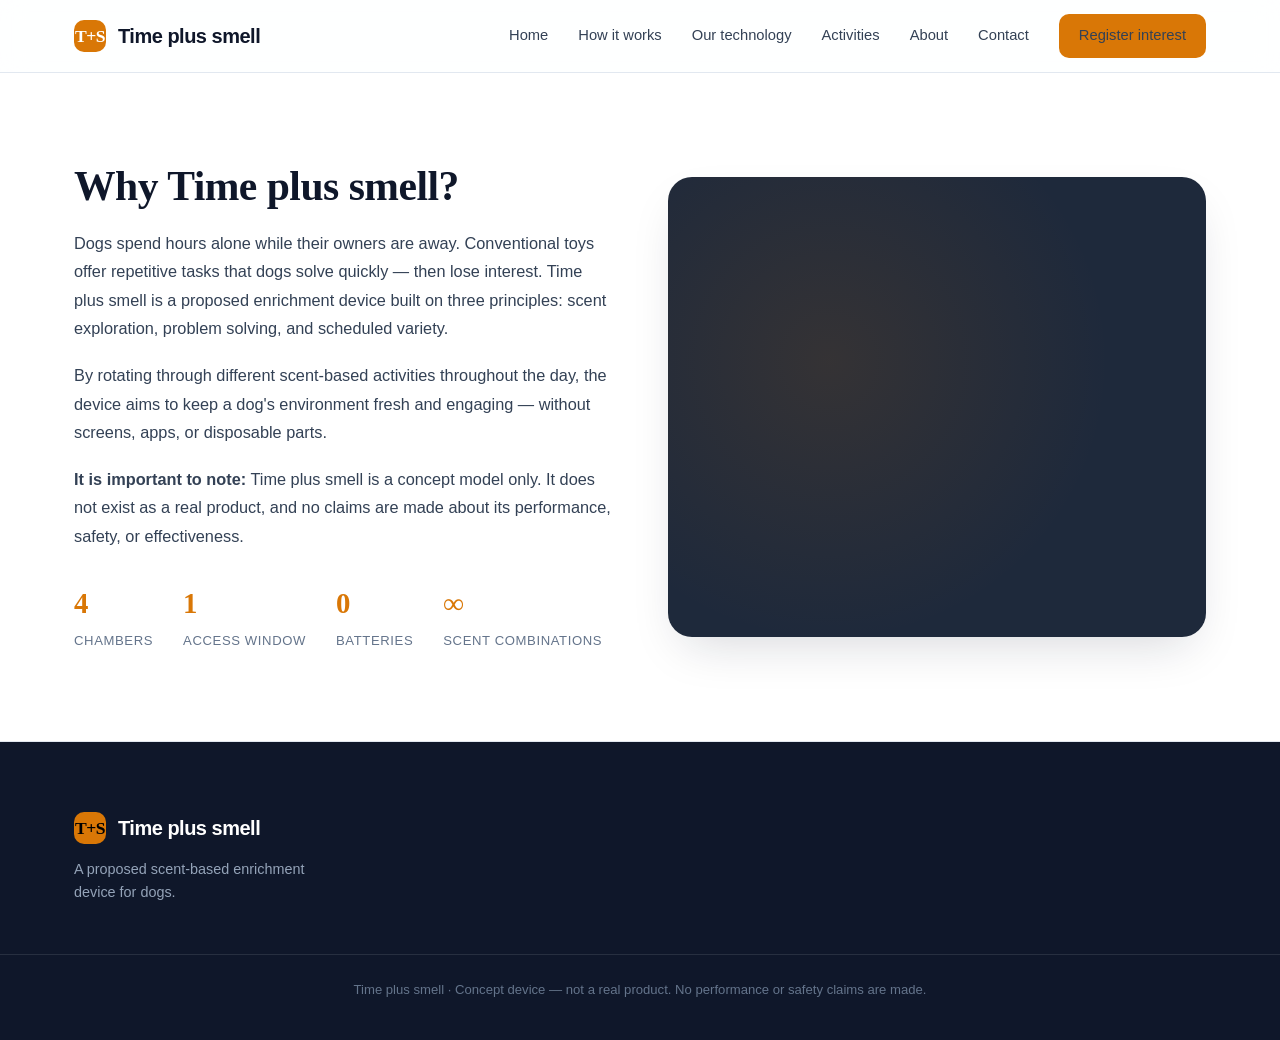
==== about.html @ 2b409b0d "Initial website: Time plus smell pet enrichment device concept" ====
<!DOCTYPE html>
<html lang="en">
<head>
<meta charset="UTF-8">
<meta name="viewport" content="width=device-width, initial-scale=1.0">
<title>About — Time plus smell</title>
<meta name="description" content="The story behind Time plus smell, a proposed scent-based rotating enrichment device for dogs.">
<link rel="preconnect" href="https://fonts.googleapis.com">
<link rel="stylesheet" href="css/style.css">
</head>
<body>

<header class="header">
  <div class="container">
    <a href="index.html" class="logo">
      <div class="mark">T+S</div>
      <span>Time plus smell</span>
    </a>
    <button class="mobile-toggle" aria-expanded="false" aria-label="Open menu">&#9776;</button>
    <nav class="nav">
      <a href="index.html">Home</a>
      <a href="how-it-works.html">How it works</a>
      <a href="technology.html">Our technology</a>
      <a href="activities.html">Activities</a>
      <a href="about.html" aria-current="page">About</a>
      <a href="contact.html">Contact</a>
      <a href="contact.html" class="nav-cta">Register interest</a>
    </nav>
  </div>
</header>

<section class="section about">
  <div class="container">
    <div>
      <h2>Why Time plus smell?</h2>
      <p>Dogs spend hours alone while their owners are away. Conventional toys offer repetitive tasks that dogs solve quickly — then lose interest. Time plus smell is a proposed enrichment device built on three principles: scent exploration, problem solving, and scheduled variety.</p>
      <p>By rotating through different scent-based activities throughout the day, the device aims to keep a dog's environment fresh and engaging — without screens, apps, or disposable parts.</p>
      <p><strong>It is important to note:</strong> Time plus smell is a concept model only. It does not exist as a real product, and no claims are made about its performance, safety, or effectiveness.</p>
      <div class="about-stats">
        <div class="stat"><b>4</b><span>Chambers</span></div>
        <div class="stat"><b>1</b><span>Access window</span></div>
        <div class="stat"><b>0</b><span>Batteries</span></div>
        <div class="stat"><b>∞</b><span>Scent combinations</span></div>
      </div>
    </div>
    <div class="about-img" aria-hidden="true"></div>
  </div>
</section>

<footer class="footer">
  <div class="container">
    <div class="footer-brand">
      <div class="logo" style="color:#fff;">
        <div class="mark" style="background:var(--amber); color:#000;">T+S</div>
        <span>Time plus smell</span>
      </div>
      <p>A proposed scent-based enrichment device for dogs.</p>
    </div>
  </div>
  <div class="footer-bottom">
    Time plus smell &middot; Concept device — not a real product. No performance or safety claims are made.
  </div>
</footer>

<script src="js/main.js"></script>
</body>
</html>
---- css/style.css ----
/* Time plus smell - Premium Design System */
:root {
  --ink: #0f172a;
  --ink-soft: #334155;
  --muted: #64748b;
  --paper: #ffffff;
  --shell: #f8fafc;
  --shell-2: #f1f5f9;
  --amber: #d97706;
  --amber-glow: #fbbf24;
  --amber-soft: #fef3c7;
  --sage: #4d7c4f;
  --sage-soft: #eef6ee;
  --slate: #1e293b;
  --border: #e2e8f0;
  --radius: 16px;
  --radius-lg: 24px;
  --shadow: 0 10px 30px -12px rgba(15, 23, 42, 0.12);
  --shadow-lg: 0 20px 50px -16px rgba(15, 23, 42, 0.18);
  --transition: 400ms cubic-bezier(0.23, 1, 0.32, 1);
  --font-serif: "Georgia", "Times New Roman", serif;
  --font-sans: -apple-system, BlinkMacSystemFont, "Segoe UI", Roboto, "Helvetica Neue", sans-serif;
}

*, *::before, *::after { box-sizing: border-box; margin: 0; padding: 0; }

html { scroll-behavior: smooth; scroll-padding-top: 80px; }

body {
  font-family: var(--font-sans);
  color: var(--ink);
  background: var(--shell);
  line-height: 1.6;
  -webkit-font-smoothing: antialiased;
}

a { text-decoration: none; color: inherit; }
ul { list-style: none; }

img { max-width: 100%; display: block; }

.container {
  width: 100%;
  max-width: 1180px;
  margin: 0 auto;
  padding: 0 24px;
}

.visually-hidden { position: absolute; width: 1px; height: 1px; padding: 0; margin: -1px; overflow: hidden; clip: rect(0 0 0 0); white-space: nowrap; border: 0; }

/* Header */
.header {
  position: sticky;
  top: 0;
  z-index: 100;
  background: rgba(255, 255, 255, 0.85);
  backdrop-filter: blur(12px);
  border-bottom: 1px solid var(--border);
}

.header .container { display: flex; align-items: center; justify-content: space-between; height: 72px; }

.logo { display: flex; align-items: center; gap: 12px; font-weight: 700; font-size: 1.25rem; letter-spacing: -0.5px; }
.logo .mark {
  width: 32px; height: 32px; border-radius: 10px; background: var(--amber);
  display: grid; place-items: center; color: #fff; font-size: 1.1rem; font-family: var(--font-serif);
}

.nav { display: flex; gap: 30px; align-items: center; }
.nav a { font-size: 0.92rem; font-weight: 500; color: var(--ink-soft); transition: color 250ms; }
.nav a:hover { color: var(--amber); }

.nav-cta {
  background: var(--amber); color: #fff; padding: 10px 20px; border-radius: 10px;
  font-size: 0.88rem; font-weight: 600; transition: transform 200ms, box-shadow 200ms;
}
.nav-cta:hover { transform: translateY(-2px); box-shadow: 0 8px 20px -8px rgba(217, 119, 6, 0.45); }

.mobile-toggle { display: none; background: none; border: none; cursor: pointer; font-size: 1.5rem; color: var(--ink); }

/* Hero */
.hero { position: relative; padding: 110px 0 100px; overflow: hidden; }
.hero .container { display: grid; grid-template-columns: 1fr 1fr; gap: 48px; align-items: center; }

.hero-badge {
  display: inline-flex; align-items: center; gap: 8px; padding: 6px 14px; border-radius: 20px;
  background: var(--amber-soft); color: var(--amber); font-size: 0.8rem; font-weight: 700;
  letter-spacing: 0.5px; text-transform: uppercase; margin-bottom: 20px;
}

.hero h1 {
  font-family: var(--font-serif); font-size: 3.6rem; line-height: 1.05; letter-spacing: -1px;
  color: var(--ink); margin-bottom: 20px;
}
.hero h1 .emph { color: var(--amber); }

.hero p { color: var(--ink-soft); font-size: 1.15rem; max-width: 480px; margin-bottom: 32px; }

.hero-actions { display: flex; gap: 14px; flex-wrap: wrap; }
.btn {
  display: inline-flex; align-items: center; gap: 8px; padding: 14px 26px; border-radius: 12px;
  font-weight: 600; font-size: 0.95rem; cursor: pointer; transition: all 250ms; border: none;
}
.btn-primary { background: var(--ink); color: #fff; }
.btn-primary:hover { background: var(--amber); color: #fff; transform: translateY(-2px); }
.btn-outline { background: transparent; color: var(--ink); border: 1px solid var(--border); }
.btn-outline:hover { border-color: var(--ink); background: var(--shell); }

.product-visual { position: relative; height: 560px; display: flex; align-items: center; justify-content: center; }

/* Product drum illustration */
.drum-stage { width: 340px; height: 340px; position: relative; }
.drum-body {
  width: 260px; height: 260px; border-radius: 50%; background: var(--slate);
  position: relative; border: 14px solid var(--ink); box-shadow: 0 25px 60px rgba(15,23,42,0.35);
  display: grid; place-items: center;
}
.drum-label { position: absolute; top: -14px; left: 50%; transform: translateX(-50%); font-family: var(--font-serif); font-size: 0.85rem; color: var(--muted); letter-spacing: 1px; text-transform: uppercase; }

.chamber {
  position: absolute; width: 92px; height: 92px; border-radius: 50%; border: 3px solid var(--border);
  background: var(--paper); display: grid; place-items: center; font-size: 0.82rem; font-weight: 600;
  color: var(--ink-soft); transition: transform var(--transition), box-shadow 250ms;
  box-shadow: 0 4px 12px rgba(0,0,0,0.08);
}
.chamber.active { border-color: var(--amber); background: var(--amber-soft); color: var(--amber); box-shadow: 0 0 0 8px rgba(217,119,6,0.12); transform: scale(1.12); }

.c1 { top: 28px; left: 50%; transform: translateX(-50%); }
.c2 { right: 18px; top: 50%; transform: translateY(-50%); }
.c3 { bottom: 28px; left: 50%; transform: translateX(-50%); }
.c4 { left: 18px; top: 50%; transform: translateY(-50%); }

.shutter {
  position: absolute; left: 50%; top: 50%; transform: translate(-50%, -50%);
  width: 120px; height: 34px; background: var(--ink); border-radius: 8px; z-index: 5;
  border: 3px solid var(--paper); box-shadow: 0 6px 16px rgba(0,0,0,0.25);
}
.shutter-slot { width: 100%; height: 100%; border-radius: 6px; background: var(--amber); opacity: 0.9; }

.dog-silhouette {
  position: absolute; right: -55px; bottom: -40px; width: 150px; height: 150px;
  background: radial-gradient(circle at 70% 30%, #8696a0 0%, #475569 100%);
  border-radius: 50% 50% 45% 45% / 60% 60% 40% 40%; filter: drop-shadow(0 20px 30px rgba(0,0,0,0.25));
  opacity: 0.92; animation: dog-bob 4s ease-in-out infinite;
}
.dog-silhouette::before {
  content: ""; position: absolute; top: 18px; right: 6px; width: 22px; height: 22px;
  background: #fff; border-radius: 50%; box-shadow: -4px 0 0 #fff;
}
@keyframes dog-bob { 0%,100%{transform:translateY(0)} 50%{transform:translateY(-10px)} }

/* Section base */
.section { padding: 90px 0; }
.section-head { text-align: center; max-width: 700px; margin: 0 auto 60px; }
.section-kicker { color: var(--amber); font-weight: 800; font-size: 0.85rem; text-transform: uppercase; letter-spacing: 1.5px; margin-bottom: 12px; display: block; }
.section-head h2 { font-family: var(--font-serif); font-size: 2.6rem; line-height: 1.15; letter-spacing: -1px; margin-bottom: 14px; }
.section-head p { color: var(--ink-soft); font-size: 1.05rem; }

/* Steps */
.steps-grid { display: grid; grid-template-columns: repeat(auto-fit, minmax(240px, 1fr)); gap: 26px; }
.step-card {
  background: var(--paper); border: 1px solid var(--border); border-radius: var(--radius);
  padding: 32px 24px; position: relative; transition: transform 250ms, border-color 250ms, box-shadow 250ms;
}
.step-card:hover { transform: translateY(-4px); border-color: var(--amber); box-shadow: var(--shadow); }
.step-card.selected { border-color: var(--amber); background: var(--amber-soft); box-shadow: 0 0 0 4px rgba(217,119,6,0.08); }

.step-num {
  width: 40px; height: 40px; border-radius: 50%; background: var(--ink); color: #fff;
  display: grid; place-items: center; font-weight: 700; font-size: 1.1rem; margin-bottom: 18px;
}
.step-card.selected .step-num { background: var(--amber); color: #000; }

.step-card h3 { font-family: var(--font-serif); font-size: 1.35rem; margin-bottom: 10px; }
.step-card p { color: var(--ink-soft); font-size: 0.95rem; }

.step-visual { margin-top: 24px; height: 110px; border-radius: 10px; border: 1px dashed var(--border); display: grid; place-items: center; color: var(--muted); font-size: 0.85rem; }

/* Drum simulation */
.sim-wrap { background: var(--paper); border: 1px solid var(--border); border-radius: var(--radius-lg); padding: 40px; box-shadow: var(--shadow); }
.sim-head { text-align: center; margin-bottom: 34px; }
.sim-head h3 { font-family: var(--font-serif); font-size: 1.8rem; margin-bottom: 8px; }
.sim-head p { color: var(--ink-soft); font-size: 0.95rem; }

.drum-sim { width: 100%; max-width: 420px; margin: 0 auto 34px; position: relative; }
.sim-drum {
  width: 280px; height: 280px; border-radius: 50%; background: var(--slate); border: 16px solid var(--ink);
  position: relative; margin: 0 auto 20px; display: grid; place-items: center;
  box-shadow: 0 30px 70px rgba(15,23,42,0.4); transition: transform 0.6s cubic-bezier(0.34, 1.56, 0.64, 1);
}
.sim-chamber {
  position: absolute; width: 100px; height: 100px; border-radius: 50%; border: 3px solid var(--border);
  background: var(--paper); display: grid; place-items: center; font-size: 0.8rem; font-weight: 700;
  color: var(--ink-soft); transition: all 0.5s cubic-bezier(0.34, 1.56, 0.64, 1);
  box-shadow: 0 6px 16px rgba(0,0,0,0.12);
}
.sim-chamber.active { border-color: var(--amber); background: var(--amber-soft); color: var(--amber); transform: scale(1.15); box-shadow: 0 0 0 10px rgba(217,119,6,0.14); }

.sim-shutter { position: absolute; left: 50%; top: 50%; transform: translate(-50%, -50%); width: 110px; height: 30px; background: var(--ink); border-radius: 6px; z-index: 5; border: 3px solid var(--paper); }
.sim-shutter-fill { width: 100%; height: 100%; border-radius: 4px; background: var(--amber); }

.sim-pos { top: 30px; left: 50%; transform: translateX(-50%); }
.sim-pos-1 { right: 22px; top: 50%; transform: translateY(-50%); }
.sim-pos-2 { bottom: 30px; left: 50%; transform: translateX(-50%); }
.sim-pos-3 { left: 22px; top: 50%; transform: translateY(-50%); }

.sim-ctrl { text-align: center; }
.sim-ctrl .btn { padding: 14px 32px; font-size: 0.95rem; }
.sim-hint { margin-top: 14px; font-size: 0.8rem; color: var(--muted); font-style: italic; text-align: center; max-width: 400px; margin-left: auto; margin-right: auto; }

.step-detail { background: var(--shell); border-radius: var(--radius); padding: 30px; border: 1px solid var(--border); }
.step-detail h4 { font-family: var(--font-serif); font-size: 1.5rem; margin-bottom: 10px; }
.step-detail p { color: var(--ink-soft); font-size: 0.98rem; line-height: 1.7; }

.concept-badge { display: inline-block; margin-top: 16px; font-size: 0.75rem; color: var(--muted); padding: 6px 14px; border: 1px solid var(--border); border-radius: 20px; font-style: italic; }

/* Tech grid */
.tech-grid { display: grid; grid-template-columns: repeat(auto-fit, minmax(220px, 1fr)); gap: 26px; }
.tech-card {
  background: var(--paper); border: 1px solid var(--border); border-radius: var(--radius);
  padding: 30px 22px; text-align: center; transition: transform 250ms;
}
.tech-card:hover { transform: translateY(-4px); box-shadow: var(--shadow); }
.tech-icon { width: 56px; height: 56px; border-radius: 14px; background: var(--sage-soft); color: var(--sage);
  display: grid; place-items: center; font-size: 1.5rem; margin: 0 auto 16px; }
.tech-card h3 { font-family: var(--font-serif); font-size: 1.3rem; margin-bottom: 10px; }
.tech-card p { color: var(--ink-soft); font-size: 0.92rem; line-height: 1.6; }

/* Activities */
.activities-grid { display: grid; grid-template-columns: repeat(auto-fit, minmax(260px, 1fr)); gap: 26px; }
.activity-card {
  background: var(--paper); border: 1px solid var(--border); border-radius: var(--radius-lg);
  padding: 34px 26px; position: relative; overflow: hidden; transition: transform 250ms, border-color 250ms;
}
.activity-card:hover { transform: translateY(-4px); border-color: var(--amber); box-shadow: var(--shadow-lg); }

.act-badge {
  position: absolute; top: 20px; right: 24px; width: 34px; height: 34px; border-radius: 50%;
  background: var(--amber); color: #000; display: grid; place-items: center; font-weight: 800; font-size: 0.9rem;
}
.activity-card h3 { font-family: var(--font-serif); font-size: 1.5rem; margin: 24px 0 8px; }
.activity-card p { color: var(--ink-soft); font-size: 0.95rem; line-height: 1.7; margin-bottom: 18px; }
.act-module {
  display: inline-flex; align-items: center; gap: 8px; font-size: 0.82rem; font-weight: 600;
  color: var(--sage); background: var(--sage-soft); padding: 6px 14px; border-radius: 10px;
}

/* About */
.about { background: var(--paper); }
.about .container { display: grid; grid-template-columns: 1fr 1fr; gap: 56px; align-items: center; }
.about h2 { font-family: var(--font-serif); font-size: 2.6rem; line-height: 1.15; margin-bottom: 18px; letter-spacing: -0.5px; }
.about p { color: var(--ink-soft); font-size: 1.02rem; margin-bottom: 18px; line-height: 1.75; }
.about-img { height: 460px; border-radius: var(--radius-lg); background: var(--slate);
  position: relative; overflow: hidden; box-shadow: var(--shadow-lg); }
.about-img::after { content: ""; position: absolute; inset: 0; background: radial-gradient(circle at 30% 40%, rgba(217,119,6,0.12), transparent 60%); }
.about-stats { margin-top: 30px; display: flex; gap: 30px; flex-wrap: wrap; }
.stat { display: flex; flex-direction: column; gap: 4px; }
.stat b { font-family: var(--font-serif); font-size: 1.8rem; color: var(--amber); }
.stat span { font-size: 0.82rem; color: var(--muted); text-transform: uppercase; letter-spacing: 0.6px; }

/* Contact */
.contact-wrap { background: var(--paper); border: 1px solid var(--border); border-radius: var(--radius-lg); padding: 44px; box-shadow: var(--shadow); }
.contact-head { text-align: center; margin-bottom: 36px; }
.contact-head h2 { font-family: var(--font-serif); font-size: 2.4rem; margin-bottom: 10px; letter-spacing: -0.5px; }
.contact-head p { color: var(--ink-soft); }

.contact-form { max-width: 560px; margin: 0 auto; }
.form-group { margin-bottom: 20px; }
.form-group label { display: block; font-size: 0.88rem; font-weight: 600; color: var(--ink); margin-bottom: 8px; letter-spacing: 0.3px; }
.form-group input, .form-group textarea {
  width: 100%; padding: 14px 16px; border: 1px solid var(--border); border-radius: 10px;
  font-size: 0.98rem; font-family: inherit; background: var(--shell); transition: border 250ms, box-shadow 250ms;
}
.form-group input:focus, .form-group textarea:focus { outline: none; border-color: var(--amber); box-shadow: 0 0 0 3px rgba(217,119,6,0.12); }
.form-group textarea { resize: vertical; min-height: 120px; }
.form-note { font-size: 0.78rem; color: var(--muted); margin-top: 6px; }

.form-msg { margin-top: 18px; padding: 14px; border-radius: 10px; font-size: 0.92rem; display: none; }
.form-msg.ok { background: var(--sage-soft); color: var(--sage); border: 1px solid rgba(77,124,79,0.2); }
.form-msg.err { background: #fef2f2; color: #991b1b; border: 1px solid rgba(153,27,27,0.2); }

/* Footer */
.footer { border-top: 1px solid var(--border); background: var(--ink); color: #fff; padding: 70px 0 40px; }
.footer .container { display: grid; grid-template-columns: 2fr 1fr 1fr 1fr; gap: 40px; }
.footer-brand .logo { color: #fff; }
.footer-brand .logo .mark { background: var(--amber); color: #000; }
.footer-brand p { color: #94a3b8; font-size: 0.9rem; margin-top: 14px; max-width: 260px; line-height: 1.6; }
.footer-col h4 { color: #fff; font-size: 1rem; margin-bottom: 20px; letter-spacing: 0.4px; }
.footer-col ul { display: flex; flex-direction: column; gap: 12px; }
.footer-col a { color: #94a3b8; font-size: 0.92rem; transition: color 200ms; }
.footer-col a:hover { color: var(--amber-glow); }
.footer-bottom { border-top: 1px solid rgba(255,255,255,0.1); margin-top: 50px; padding-top: 24px; color: #64748b; font-size: 0.82rem; text-align: center; }

/* Responsive */
@media (max-width: 900px) {
  .hero .container, .about .container, .footer .container { grid-template-columns: 1fr; }
  .hero { padding: 90px 0 70px; }
  .hero h1 { font-size: 2.8rem; }
  .product-visual { order: -1; height: 420px; }
  .mobile-toggle { display: block; }
  .nav { position: absolute; left: 0; right: 0; top: 72px; background: var(--paper); flex-direction: column;
    padding: 24px; gap: 18px; border-bottom: 1px solid var(--border); display: none; box-shadow: var(--shadow); }
  .nav.open { display: flex; }
  .nav-cta { width: 100%; justify-content: center; }
}
@media (max-width: 600px) {
  .hero h1 { font-size: 2.2rem; }
  .section-head h2 { font-size: 2rem; }
  .drum-stage { width: 260px; height: 260px; }
  .drum-body { width: 200px; height: 200px; border-width: 10px; }
}
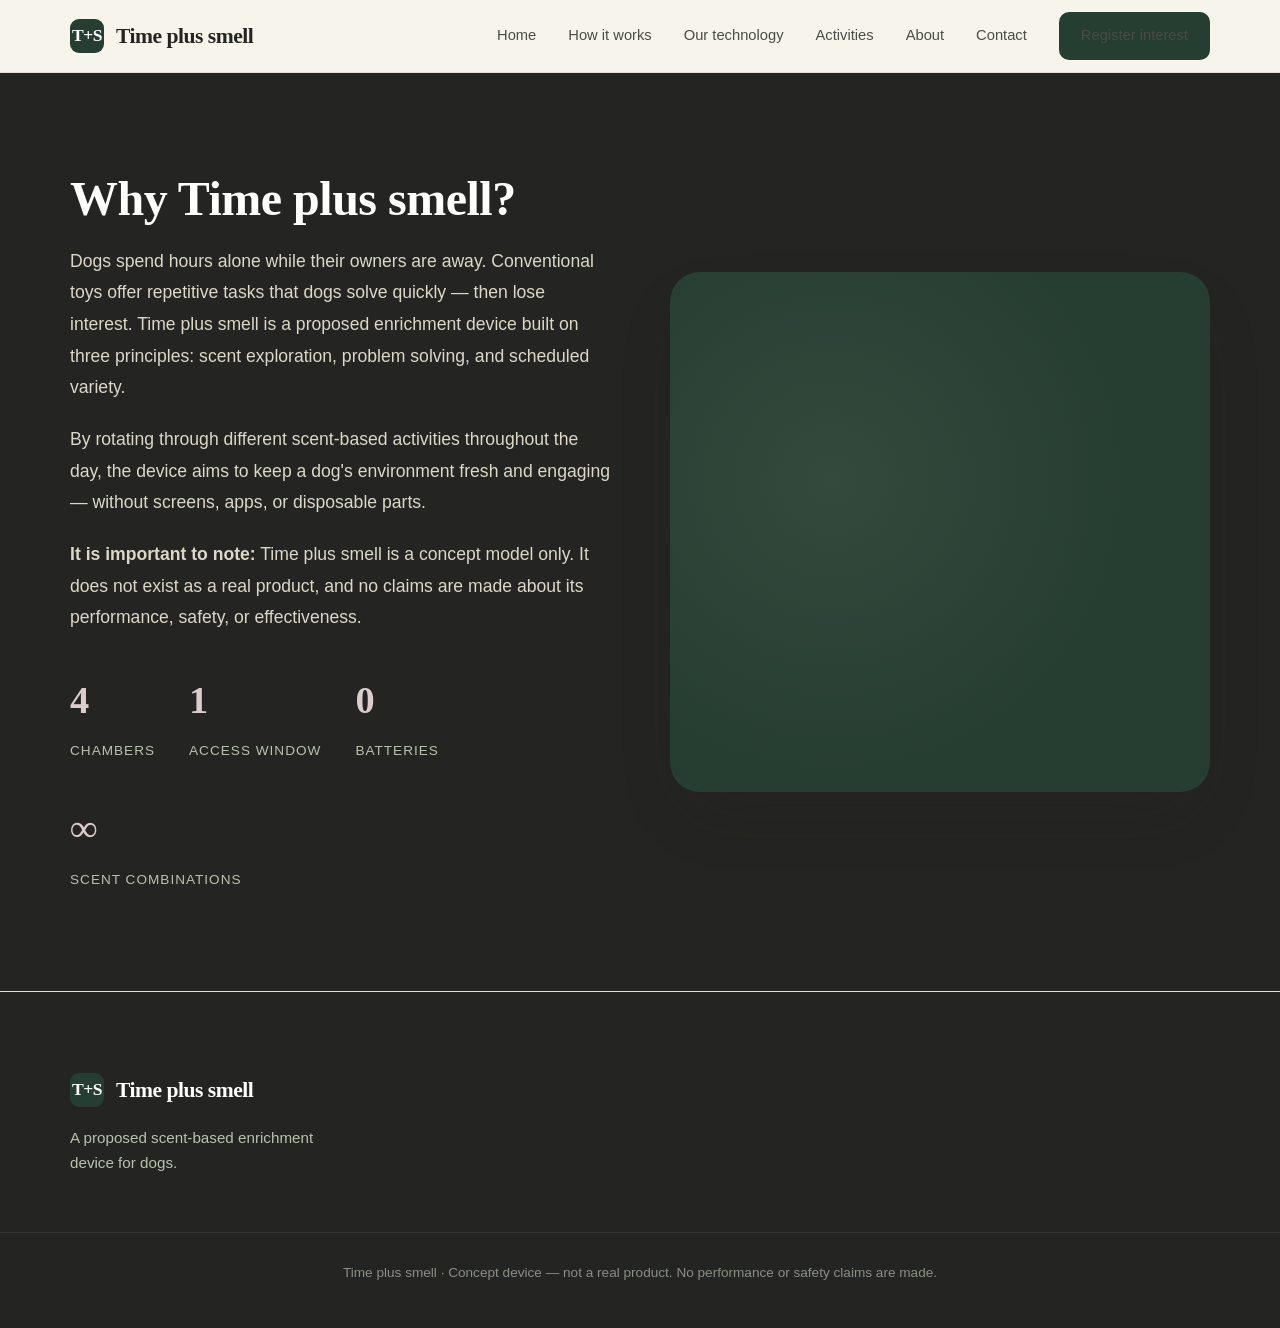
==== commit 904018e5: "Rebuild with premium palette and full section content" ====
--- a/about.html
+++ b/about.html
@@ -51,7 +51,7 @@
   <div class="container">
     <div class="footer-brand">
       <div class="logo" style="color:#fff;">
-        <div class="mark" style="background:var(--amber); color:#000;">T+S</div>
+        <div class="mark" style="background:var(--forest); color:#fff;">T+S</div>
         <span>Time plus smell</span>
       </div>
       <p>A proposed scent-based enrichment device for dogs.</p>
--- a/css/style.css
+++ b/css/style.css
@@ -1,23 +1,23 @@
 /* Time plus smell - Premium Design System */
 :root {
-  --ink: #0f172a;
-  --ink-soft: #334155;
-  --muted: #64748b;
-  --paper: #ffffff;
-  --shell: #f8fafc;
-  --shell-2: #f1f5f9;
-  --amber: #d97706;
-  --amber-glow: #fbbf24;
-  --amber-soft: #fef3c7;
-  --sage: #4d7c4f;
-  --sage-soft: #eef6ee;
-  --slate: #1e293b;
-  --border: #e2e8f0;
-  --radius: 16px;
-  --radius-lg: 24px;
-  --shadow: 0 10px 30px -12px rgba(15, 23, 42, 0.12);
-  --shadow-lg: 0 20px 50px -16px rgba(15, 23, 42, 0.18);
-  --transition: 400ms cubic-bezier(0.23, 1, 0.32, 1);
+  --ivory: #F7F4EC;
+  --forest: #263D32;
+  --olive: #849274;
+  --beige: #DCCCCB;
+  --charcoal: #242522;
+  --white: #FFFFFF;
+
+  --ink: var(--charcoal);
+  --ink-soft: #4a4d45;
+  --muted: var(--olive);
+  --paper: var(--ivory);
+  --shell: #f3f0e8;
+  --border: #e4ddd0;
+  --radius: 20px;
+  --radius-lg: 30px;
+  --shadow: 0 20px 50px -12px rgba(36, 37, 34, 0.10);
+  --shadow-lg: 0 30px 70px -18px rgba(36, 37, 34, 0.16);
+  --transition: 500ms cubic-bezier(0.23, 1, 0.32, 1);
   --font-serif: "Georgia", "Times New Roman", serif;
   --font-sans: -apple-system, BlinkMacSystemFont, "Segoe UI", Roboto, "Helvetica Neue", sans-serif;
 }
@@ -29,21 +29,20 @@
 body {
   font-family: var(--font-sans);
   color: var(--ink);
-  background: var(--shell);
-  line-height: 1.6;
+  background: var(--ivory);
+  line-height: 1.7;
   -webkit-font-smoothing: antialiased;
 }
 
 a { text-decoration: none; color: inherit; }
 ul { list-style: none; }
-
 img { max-width: 100%; display: block; }
 
 .container {
   width: 100%;
-  max-width: 1180px;
+  max-width: 1200px;
   margin: 0 auto;
-  padding: 0 24px;
+  padding: 0 30px;
 }
 
 .visually-hidden { position: absolute; width: 1px; height: 1px; padding: 0; margin: -1px; overflow: hidden; clip: rect(0 0 0 0); white-space: nowrap; border: 0; }
@@ -53,259 +52,275 @@
   position: sticky;
   top: 0;
   z-index: 100;
-  background: rgba(255, 255, 255, 0.85);
-  backdrop-filter: blur(12px);
+  background: rgba(247, 244, 236, 0.9);
+  backdrop-filter: blur(14px);
   border-bottom: 1px solid var(--border);
 }
 
 .header .container { display: flex; align-items: center; justify-content: space-between; height: 72px; }
 
-.logo { display: flex; align-items: center; gap: 12px; font-weight: 700; font-size: 1.25rem; letter-spacing: -0.5px; }
+.logo { display: flex; align-items: center; gap: 12px; font-family: var(--font-serif); font-weight: 700; font-size: 1.35rem; letter-spacing: -0.5px; color: var(--charcoal); }
 .logo .mark {
-  width: 32px; height: 32px; border-radius: 10px; background: var(--amber);
-  display: grid; place-items: center; color: #fff; font-size: 1.1rem; font-family: var(--font-serif);
-}
-
-.nav { display: flex; gap: 30px; align-items: center; }
+  width: 34px; height: 34px; border-radius: 9px; background: var(--forest);
+  display: grid; place-items: center; color: #fff; font-size: 1.1rem;
+}
+
+.nav { display: flex; gap: 32px; align-items: center; }
 .nav a { font-size: 0.92rem; font-weight: 500; color: var(--ink-soft); transition: color 250ms; }
-.nav a:hover { color: var(--amber); }
+.nav a:hover { color: var(--forest); }
 
 .nav-cta {
-  background: var(--amber); color: #fff; padding: 10px 20px; border-radius: 10px;
-  font-size: 0.88rem; font-weight: 600; transition: transform 200ms, box-shadow 200ms;
-}
-.nav-cta:hover { transform: translateY(-2px); box-shadow: 0 8px 20px -8px rgba(217, 119, 6, 0.45); }
-
-.mobile-toggle { display: none; background: none; border: none; cursor: pointer; font-size: 1.5rem; color: var(--ink); }
+  background: var(--forest); color: #fff; padding: 11px 22px; border-radius: 10px;
+  font-size: 0.88rem; font-weight: 600; transition: transform 200ms, box-shadow 200ms, background 200ms;
+}
+.nav-cta:hover { background: var(--olive); transform: translateY(-1px); box-shadow: 0 10px 24px -8px rgba(38, 61, 50, 0.35); }
+
+.mobile-toggle { display: none; background: none; border: none; cursor: pointer; font-size: 1.5rem; color: var(--charcoal); }
 
 /* Hero */
-.hero { position: relative; padding: 110px 0 100px; overflow: hidden; }
-.hero .container { display: grid; grid-template-columns: 1fr 1fr; gap: 48px; align-items: center; }
+.hero { position: relative; padding: 120px 0 110px; overflow: hidden; }
+.hero .container { display: grid; grid-template-columns: 1fr 1fr; gap: 56px; align-items: center; }
 
 .hero-badge {
-  display: inline-flex; align-items: center; gap: 8px; padding: 6px 14px; border-radius: 20px;
-  background: var(--amber-soft); color: var(--amber); font-size: 0.8rem; font-weight: 700;
-  letter-spacing: 0.5px; text-transform: uppercase; margin-bottom: 20px;
+  display: inline-flex; align-items: center; gap: 8px; padding: 7px 16px; border-radius: 24px;
+  background: rgba(38, 61, 50, 0.06); color: var(--forest); font-size: 0.78rem; font-weight: 700;
+  letter-spacing: 0.8px; text-transform: uppercase; margin-bottom: 24px; border: 1px solid rgba(38, 61, 50, 0.12);
 }
 
 .hero h1 {
-  font-family: var(--font-serif); font-size: 3.6rem; line-height: 1.05; letter-spacing: -1px;
-  color: var(--ink); margin-bottom: 20px;
-}
-.hero h1 .emph { color: var(--amber); }
-
-.hero p { color: var(--ink-soft); font-size: 1.15rem; max-width: 480px; margin-bottom: 32px; }
+  font-family: var(--font-serif); font-size: 4rem; line-height: 1.02; letter-spacing: -1.5px;
+  color: var(--charcoal); margin-bottom: 22px;
+}
+.hero h1 .emph { color: var(--forest); }
+
+.hero p { color: var(--ink-soft); font-size: 1.2rem; max-width: 500px; margin-bottom: 34px; line-height: 1.6; }
 
 .hero-actions { display: flex; gap: 14px; flex-wrap: wrap; }
 .btn {
-  display: inline-flex; align-items: center; gap: 8px; padding: 14px 26px; border-radius: 12px;
+  display: inline-flex; align-items: center; gap: 8px; padding: 15px 28px; border-radius: 12px;
   font-weight: 600; font-size: 0.95rem; cursor: pointer; transition: all 250ms; border: none;
 }
-.btn-primary { background: var(--ink); color: #fff; }
-.btn-primary:hover { background: var(--amber); color: #fff; transform: translateY(-2px); }
-.btn-outline { background: transparent; color: var(--ink); border: 1px solid var(--border); }
-.btn-outline:hover { border-color: var(--ink); background: var(--shell); }
-
-.product-visual { position: relative; height: 560px; display: flex; align-items: center; justify-content: center; }
-
-/* Product drum illustration */
-.drum-stage { width: 340px; height: 340px; position: relative; }
+.btn-primary { background: var(--forest); color: #fff; }
+.btn-primary:hover { background: var(--olive); color: #fff; transform: translateY(-2px); }
+.btn-outline { background: transparent; color: var(--charcoal); border: 1px solid var(--border); }
+.btn-outline:hover { border-color: var(--charcoal); background: var(--shell); }
+
+.product-visual { position: relative; height: 600px; display: flex; align-items: center; justify-content: center; }
+
+/* Drum illustration */
+.drum-stage { width: 380px; height: 380px; position: relative; }
 .drum-body {
-  width: 260px; height: 260px; border-radius: 50%; background: var(--slate);
-  position: relative; border: 14px solid var(--ink); box-shadow: 0 25px 60px rgba(15,23,42,0.35);
+  width: 290px; height: 290px; border-radius: 50%; background: var(--forest);
+  position: relative; border: 16px solid var(--charcoal); box-shadow: 0 30px 70px rgba(36,37,34,0.45);
   display: grid; place-items: center;
 }
-.drum-label { position: absolute; top: -14px; left: 50%; transform: translateX(-50%); font-family: var(--font-serif); font-size: 0.85rem; color: var(--muted); letter-spacing: 1px; text-transform: uppercase; }
+.drum-label { position: absolute; top: -16px; left: 50%; transform: translateX(-50%); font-family: var(--font-serif); font-size: 0.85rem; color: var(--muted); letter-spacing 1px; letter-spacing: 1.5px; text-transform: uppercase; }
 
 .chamber {
-  position: absolute; width: 92px; height: 92px; border-radius: 50%; border: 3px solid var(--border);
-  background: var(--paper); display: grid; place-items: center; font-size: 0.82rem; font-weight: 600;
-  color: var(--ink-soft); transition: transform var(--transition), box-shadow 250ms;
-  box-shadow: 0 4px 12px rgba(0,0,0,0.08);
-}
-.chamber.active { border-color: var(--amber); background: var(--amber-soft); color: var(--amber); box-shadow: 0 0 0 8px rgba(217,119,6,0.12); transform: scale(1.12); }
-
-.c1 { top: 28px; left: 50%; transform: translateX(-50%); }
-.c2 { right: 18px; top: 50%; transform: translateY(-50%); }
-.c3 { bottom: 28px; left: 50%; transform: translateX(-50%); }
-.c4 { left: 18px; top: 50%; transform: translateY(-50%); }
+  position: absolute; width: 100px; height: 100px; border-radius: 50%; border: 3px solid var(--beige);
+  background: var(--paper); display: grid; place-items: center; font-size: 0.85rem; font-weight: 700;
+  color: var(--ink-soft); transition: transform var(--transition), box-shadow 250ms, border-color 250ms;
+  box-shadow: 0 6px 16px rgba(0,0,0,0.1);
+}
+.chamber.active { border-color: var(--forest); background: var(--shell); color: var(--forest); box-shadow: 0 0 0 10px rgba(38,61,50,0.1); transform: scale(1.15); }
+
+.c1 { top: 32px; left: 50%; transform: translateX(-50%); }
+.c2 { right: 20px; top: 50%; transform: translateY(-50%); }
+.c3 { bottom: 32px; left: 50%; transform: translateX(-50%); }
+.c4 { left: 20px; top: 50%; transform: translateY(-50%); }
 
 .shutter {
   position: absolute; left: 50%; top: 50%; transform: translate(-50%, -50%);
-  width: 120px; height: 34px; background: var(--ink); border-radius: 8px; z-index: 5;
-  border: 3px solid var(--paper); box-shadow: 0 6px 16px rgba(0,0,0,0.25);
-}
-.shutter-slot { width: 100%; height: 100%; border-radius: 6px; background: var(--amber); opacity: 0.9; }
+  width: 130px; height: 36px; background: var(--charcoal); border-radius: 8px; z-index: 5;
+  border: 3px solid var(--paper); box-shadow: 0 8px 18px rgba(0,0,0,0.3);
+}
+.shutter-slot { width: 100%; height: 100%; border-radius: 6px; background: var(--olive); opacity: 0.9; }
 
 .dog-silhouette {
-  position: absolute; right: -55px; bottom: -40px; width: 150px; height: 150px;
-  background: radial-gradient(circle at 70% 30%, #8696a0 0%, #475569 100%);
-  border-radius: 50% 50% 45% 45% / 60% 60% 40% 40%; filter: drop-shadow(0 20px 30px rgba(0,0,0,0.25));
-  opacity: 0.92; animation: dog-bob 4s ease-in-out infinite;
+  position: absolute; right: -60px; bottom: -45px; width: 170px; height: 170px;
+  background: radial-gradient(circle at 70% 30%, #9aa796 0%, #4a4d45 100%);
+  border-radius: 50% 50% 45% 45% / 60% 60% 40% 40%; filter: drop-shadow(0 24px 36px rgba(0,0,0,0.28));
+  opacity: 0.94; animation: dog-bob 5s ease-in-out infinite;
 }
 .dog-silhouette::before {
-  content: ""; position: absolute; top: 18px; right: 6px; width: 22px; height: 22px;
-  background: #fff; border-radius: 50%; box-shadow: -4px 0 0 #fff;
-}
-@keyframes dog-bob { 0%,100%{transform:translateY(0)} 50%{transform:translateY(-10px)} }
+  content: ""; position: absolute; top: 20px; right: 8px; width: 26px; height: 26px;
+  background: #fff; border-radius: 50%; box-shadow: -5px 0 0 #fff;
+}
+@keyframes dog-bob { 0%,100%{transform:translateY(0)} 50%{transform:translateY(-12px)} }
 
 /* Section base */
-.section { padding: 90px 0; }
-.section-head { text-align: center; max-width: 700px; margin: 0 auto 60px; }
-.section-kicker { color: var(--amber); font-weight: 800; font-size: 0.85rem; text-transform: uppercase; letter-spacing: 1.5px; margin-bottom: 12px; display: block; }
-.section-head h2 { font-family: var(--font-serif); font-size: 2.6rem; line-height: 1.15; letter-spacing: -1px; margin-bottom: 14px; }
-.section-head p { color: var(--ink-soft); font-size: 1.05rem; }
+.section { padding: 100px 0; }
+.section-head { text-align: center; max-width: 720px; margin: 0 auto 70px; }
+.section-kicker { color: var(--forest); font-weight: 800; font-size: 0.85rem; text-transform: uppercase; letter-spacing: 2px; margin-bottom: 14px; display: block; }
+.section-head h2 { font-family: var(--font-serif); font-size: 3rem; line-height: 1.1; letter-spacing: -1px; margin-bottom: 16px; color: var(--charcoal); }
+.section-head p { color: var(--ink-soft); font-size: 1.1rem; }
 
 /* Steps */
-.steps-grid { display: grid; grid-template-columns: repeat(auto-fit, minmax(240px, 1fr)); gap: 26px; }
+.steps-grid { display: grid; grid-template-columns: repeat(auto-fit, minmax(250px, 1fr)); gap: 28px; }
 .step-card {
-  background: var(--paper); border: 1px solid var(--border); border-radius: var(--radius);
-  padding: 32px 24px; position: relative; transition: transform 250ms, border-color 250ms, box-shadow 250ms;
-}
-.step-card:hover { transform: translateY(-4px); border-color: var(--amber); box-shadow: var(--shadow); }
-.step-card.selected { border-color: var(--amber); background: var(--amber-soft); box-shadow: 0 0 0 4px rgba(217,119,6,0.08); }
+  background: var(--paper); border: 1px solid var(--border); border-radius: var(--radius-lg);
+  padding: 36px 26px; position: relative; transition: transform 250ms, border-color 250ms, box-shadow 250ms;
+  overflow: hidden;
+}
+.step-card:hover { transform: translateY(-5px); border-color: var(--forest); box-shadow: var(--shadow); }
+.step-card.selected { border-color: var(--forest); background: #faf8f2; box-shadow: 0 0 0 5px rgba(38,61,50,0.06); }
+
+.step-card::before {
+  content: ""; position: absolute; top: 0; left: 0; width: 4px; height: 100%; background: var(--forest);
+  transform: scaleY(0); transition: transform 300ms ease; transform-origin: bottom;
+}
+.step-card.selected::before { transform: scaleY(1); transform-origin: top; }
 
 .step-num {
-  width: 40px; height: 40px; border-radius: 50%; background: var(--ink); color: #fff;
-  display: grid; place-items: center; font-weight: 700; font-size: 1.1rem; margin-bottom: 18px;
-}
-.step-card.selected .step-num { background: var(--amber); color: #000; }
-
-.step-card h3 { font-family: var(--font-serif); font-size: 1.35rem; margin-bottom: 10px; }
+  width: 44px; height: 44px; border-radius: 50%; background: var(--charcoal); color: #fff;
+  display: grid; place-items: center; font-weight: 800; font-size: 1.25rem; margin-bottom: 20px;
+}
+.step-card.selected .step-num { background: var(--forest); color: #fff; }
+
+.step-card h3 { font-family: var(--font-serif); font-size: 1.5rem; margin-bottom: 10px; color: var(--charcoal); }
 .step-card p { color: var(--ink-soft); font-size: 0.95rem; }
 
-.step-visual { margin-top: 24px; height: 110px; border-radius: 10px; border: 1px dashed var(--border); display: grid; place-items: center; color: var(--muted); font-size: 0.85rem; }
-
-/* Drum simulation */
-.sim-wrap { background: var(--paper); border: 1px solid var(--border); border-radius: var(--radius-lg); padding: 40px; box-shadow: var(--shadow); }
-.sim-head { text-align: center; margin-bottom: 34px; }
-.sim-head h3 { font-family: var(--font-serif); font-size: 1.8rem; margin-bottom: 8px; }
-.sim-head p { color: var(--ink-soft); font-size: 0.95rem; }
-
-.drum-sim { width: 100%; max-width: 420px; margin: 0 auto 34px; position: relative; }
+.step-visual { margin-top: 26px; height: 120px; border-radius: 12px; border: 1px dashed var(--border); display: grid; place-items: center; color: var(--muted); font-size: 0.85rem; font-weight: 600; text-transform: uppercase; letter-spacing: 0.5px; background: #fbfaf3; }
+
+/* Step detail */
+.step-detail { background: var(--shell); border-radius: var(--radius-lg); padding: 40px; border: 1px solid var(--border); }
+.step-detail h4 { font-family: var(--font-serif); font-size: 1.8rem; margin-bottom: 12px; color: var(--charcoal); }
+.step-detail p { color: var(--ink-soft); font-size: 1.05rem; line-height: 1.8; }
+.concept-badge { display: inline-block; margin-top: 20px; font-size: 0.75rem; color: var(--muted); padding: 7px 16px; border: 1px solid var(--border); border-radius: 24px; font-style: italic; letter-spacing: 0.5px; }
+
+/* Sim */
+.sim-wrap { background: var(--paper); border: 1px solid var(--border); border-radius: var(--radius-lg); padding: 48px; box-shadow: var(--shadow); }
+.sim-head { text-align: center; margin-bottom: 40px; }
+.sim-head h3 { font-family: var(--font-serif); font-size: 2rem; margin-bottom: 10px; color: var(--charcoal); }
+.sim-head p { color: var(--ink-soft); font-size: 1rem; }
+
+.drum-sim { width: 100%; max-width: 460px; margin: 0 auto 40px; position: relative; }
 .sim-drum {
-  width: 280px; height: 280px; border-radius: 50%; background: var(--slate); border: 16px solid var(--ink);
-  position: relative; margin: 0 auto 20px; display: grid; place-items: center;
-  box-shadow: 0 30px 70px rgba(15,23,42,0.4); transition: transform 0.6s cubic-bezier(0.34, 1.56, 0.64, 1);
+  width: 300px; height: 300px; border-radius: 50%; background: var(--forest); border: 18px solid var(--charcoal);
+  position: relative; margin: 0 auto 24px; display: grid; place-items: center;
+  box-shadow: 0 35px 80px rgba(36,37,34,0.5); transition: transform 0.7s cubic-bezier(0.34, 1.56, 0.64, 1);
 }
 .sim-chamber {
-  position: absolute; width: 100px; height: 100px; border-radius: 50%; border: 3px solid var(--border);
-  background: var(--paper); display: grid; place-items: center; font-size: 0.8rem; font-weight: 700;
-  color: var(--ink-soft); transition: all 0.5s cubic-bezier(0.34, 1.56, 0.64, 1);
-  box-shadow: 0 6px 16px rgba(0,0,0,0.12);
-}
-.sim-chamber.active { border-color: var(--amber); background: var(--amber-soft); color: var(--amber); transform: scale(1.15); box-shadow: 0 0 0 10px rgba(217,119,6,0.14); }
-
-.sim-shutter { position: absolute; left: 50%; top: 50%; transform: translate(-50%, -50%); width: 110px; height: 30px; background: var(--ink); border-radius: 6px; z-index: 5; border: 3px solid var(--paper); }
-.sim-shutter-fill { width: 100%; height: 100%; border-radius: 4px; background: var(--amber); }
-
-.sim-pos { top: 30px; left: 50%; transform: translateX(-50%); }
-.sim-pos-1 { right: 22px; top: 50%; transform: translateY(-50%); }
-.sim-pos-2 { bottom: 30px; left: 50%; transform: translateX(-50%); }
-.sim-pos-3 { left: 22px; top: 50%; transform: translateY(-50%); }
+  position: absolute; width: 108px; height: 108px; border-radius: 50%; border: 3px solid var(--beige);
+  background: var(--paper); display: grid; place-items: center; font-size: 0.85rem; font-weight: 800;
+  color: var(--ink-soft); transition: all 0.6s cubic-bezier(0.34, 1.56, 0.64, 1);
+  box-shadow: 0 8px 20px rgba(0,0,0,0.12);
+}
+.sim-chamber.active { border-color: var(--forest); background: var(--shell); color: var(--forest); transform: scale(1.2); box-shadow: 0 0 0 12px rgba(38,61,50,0.12); }
+
+.sim-shutter { position: absolute; left: 50%; top: 50%; transform: translate(-50%, -50%); width: 120px; height: 32px; background: var(--charcoal); border-radius: 6px; z-index: 5; border: 3px solid var(--paper); }
+.sim-shutter-fill { width: 100%; height: 100%; border-radius: 4px; background: var(--olive); }
+
+.sim-pos { top: 34px; left: 50%; transform: translateX(-50%); }
+.sim-pos-1 { right: 26px; top: 50%; transform: translateY(-50%); }
+.sim-pos-2 { bottom: 34px; left: 50%; transform: translateX(-50%); }
+.sim-pos-3 { left: 26px; top: 50%; transform: translateY(-50%); }
 
 .sim-ctrl { text-align: center; }
-.sim-ctrl .btn { padding: 14px 32px; font-size: 0.95rem; }
-.sim-hint { margin-top: 14px; font-size: 0.8rem; color: var(--muted); font-style: italic; text-align: center; max-width: 400px; margin-left: auto; margin-right: auto; }
-
-.step-detail { background: var(--shell); border-radius: var(--radius); padding: 30px; border: 1px solid var(--border); }
-.step-detail h4 { font-family: var(--font-serif); font-size: 1.5rem; margin-bottom: 10px; }
-.step-detail p { color: var(--ink-soft); font-size: 0.98rem; line-height: 1.7; }
-
-.concept-badge { display: inline-block; margin-top: 16px; font-size: 0.75rem; color: var(--muted); padding: 6px 14px; border: 1px solid var(--border); border-radius: 20px; font-style: italic; }
+.sim-ctrl .btn { padding: 15px 36px; font-size: 0.95rem; }
+.sim-hint { margin-top: 16px; font-size: 0.78rem; color: var(--muted); font-style: italic; text-align: center; max-width: 420px; margin-left: auto; margin-right: auto; }
 
 /* Tech grid */
-.tech-grid { display: grid; grid-template-columns: repeat(auto-fit, minmax(220px, 1fr)); gap: 26px; }
+.tech-grid { display: grid; grid-template-columns: repeat(auto-fit, minmax(240px, 1fr)); gap: 28px; }
 .tech-card {
-  background: var(--paper); border: 1px solid var(--border); border-radius: var(--radius);
-  padding: 30px 22px; text-align: center; transition: transform 250ms;
-}
-.tech-card:hover { transform: translateY(-4px); box-shadow: var(--shadow); }
-.tech-icon { width: 56px; height: 56px; border-radius: 14px; background: var(--sage-soft); color: var(--sage);
-  display: grid; place-items: center; font-size: 1.5rem; margin: 0 auto 16px; }
-.tech-card h3 { font-family: var(--font-serif); font-size: 1.3rem; margin-bottom: 10px; }
-.tech-card p { color: var(--ink-soft); font-size: 0.92rem; line-height: 1.6; }
+  background: var(--paper); border: 1px solid var(--border); border-radius: var(--radius-lg);
+  padding: 34px 24px; text-align: center; transition: transform 250ms;
+}
+.tech-card:hover { transform: translateY(-5px); box-shadow: var(--shadow); }
+.tech-icon { width: 60px; height: 60px; border-radius: 16px; background: #f1efe3; color: var(--forest);
+  display: grid; place-items: center; font-size: 1.7rem; margin: 0 auto 20px; }
+.tech-card h3 { font-family: var(--font-serif); font-size: 1.4rem; margin-bottom: 12px; color: var(--charcoal); }
+.tech-card p { color: var(--ink-soft); font-size: 0.98rem; line-height: 1.7; }
 
 /* Activities */
-.activities-grid { display: grid; grid-template-columns: repeat(auto-fit, minmax(260px, 1fr)); gap: 26px; }
+.activities-grid { display: grid; grid-template-columns: repeat(auto-fit, minmax(270px, 1fr)); gap: 28px; }
 .activity-card {
   background: var(--paper); border: 1px solid var(--border); border-radius: var(--radius-lg);
-  padding: 34px 26px; position: relative; overflow: hidden; transition: transform 250ms, border-color 250ms;
-}
-.activity-card:hover { transform: translateY(-4px); border-color: var(--amber); box-shadow: var(--shadow-lg); }
+  padding: 38px 28px; position: relative; overflow: hidden; transition: transform 250ms, border-color 250ms;
+}
+.activity-card:hover { transform: translateY(-5px); border-color: var(--forest); box-shadow: var(--shadow-lg); }
 
 .act-badge {
-  position: absolute; top: 20px; right: 24px; width: 34px; height: 34px; border-radius: 50%;
-  background: var(--amber); color: #000; display: grid; place-items: center; font-weight: 800; font-size: 0.9rem;
-}
-.activity-card h3 { font-family: var(--font-serif); font-size: 1.5rem; margin: 24px 0 8px; }
-.activity-card p { color: var(--ink-soft); font-size: 0.95rem; line-height: 1.7; margin-bottom: 18px; }
+  position: absolute; top: 22px; right: 26px; width: 38px; height: 38px; border-radius: 50%;
+  background: var(--forest); color: #fff; display: grid; place-items: center; font-weight: 800; font-size: 0.95rem;
+}
+.activity-card h3 { font-family: var(--font-serif); font-size: 1.7rem; margin: 26px 0 10px; color: var(--charcoal); }
+.activity-card p { color: var(--ink-soft); font-size: 1rem; line-height: 1.75; margin-bottom: 20px; }
 .act-module {
-  display: inline-flex; align-items: center; gap: 8px; font-size: 0.82rem; font-weight: 600;
-  color: var(--sage); background: var(--sage-soft); padding: 6px 14px; border-radius: 10px;
+  display: inline-flex; align-items: center; gap: 8px; font-size: 0.85rem; font-weight: 700;
+  color: var(--forest); background: #f1efe3; padding: 7px 16px; border-radius: 11px;
 }
 
 /* About */
-.about { background: var(--paper); }
-.about .container { display: grid; grid-template-columns: 1fr 1fr; gap: 56px; align-items: center; }
-.about h2 { font-family: var(--font-serif); font-size: 2.6rem; line-height: 1.15; margin-bottom: 18px; letter-spacing: -0.5px; }
-.about p { color: var(--ink-soft); font-size: 1.02rem; margin-bottom: 18px; line-height: 1.75; }
-.about-img { height: 460px; border-radius: var(--radius-lg); background: var(--slate);
+.about { background: var(--charcoal); color: #fff; }
+.about .container { display: grid; grid-template-columns: 1fr 1fr; gap: 60px; align-items: center; }
+.about h2 { font-family: var(--font-serif); font-size: 3rem; line-height: 1.1; margin-bottom: 20px; letter-spacing: -0.5px; color: #fff; }
+.about p { color: #dcd7c9; font-size: 1.1rem; margin-bottom: 20px; line-height: 1.8; }
+.about-img { height: 520px; border-radius: var(--radius-lg); background: var(--forest);
   position: relative; overflow: hidden; box-shadow: var(--shadow-lg); }
-.about-img::after { content: ""; position: absolute; inset: 0; background: radial-gradient(circle at 30% 40%, rgba(217,119,6,0.12), transparent 60%); }
-.about-stats { margin-top: 30px; display: flex; gap: 30px; flex-wrap: wrap; }
-.stat { display: flex; flex-direction: column; gap: 4px; }
-.stat b { font-family: var(--font-serif); font-size: 1.8rem; color: var(--amber); }
-.stat span { font-size: 0.82rem; color: var(--muted); text-transform: uppercase; letter-spacing: 0.6px; }
+.about-img::after { content: ""; position: absolute; inset: 0; background: radial-gradient(circle at 30% 40%, rgba(132,146,116,0.15), transparent 60%); }
+.about-stats { margin-top: 34px; display: flex; gap: 34px; flex-wrap: wrap; }
+.stat { display: flex; flex-direction: column; gap: 6px; }
+.stat b { font-family: var(--font-serif); font-size: 2.4rem; color: var(--beige); }
+.stat span { font-size: 0.85rem; color: #b9c1ae; text-transform: uppercase; letter-spacing: 1px; }
 
 /* Contact */
-.contact-wrap { background: var(--paper); border: 1px solid var(--border); border-radius: var(--radius-lg); padding: 44px; box-shadow: var(--shadow); }
-.contact-head { text-align: center; margin-bottom: 36px; }
-.contact-head h2 { font-family: var(--font-serif); font-size: 2.4rem; margin-bottom: 10px; letter-spacing: -0.5px; }
+.contact-wrap { background: var(--paper); border: 1px solid var(--border); border-radius: var(--radius-lg); padding: 52px; box-shadow: var(--shadow); }
+.contact-head { text-align: center; margin-bottom: 42px; }
+.contact-head h2 { font-family: var(--font-serif); font-size: 2.8rem; margin-bottom: 12px; letter-spacing: -0.5px; color: var(--charcoal); }
 .contact-head p { color: var(--ink-soft); }
 
-.contact-form { max-width: 560px; margin: 0 auto; }
-.form-group { margin-bottom: 20px; }
-.form-group label { display: block; font-size: 0.88rem; font-weight: 600; color: var(--ink); margin-bottom: 8px; letter-spacing: 0.3px; }
+.contact-form { max-width: 600px; margin: 0 auto; }
+.form-group { margin-bottom: 24px; }
+.form-group label { display: block; font-size: 0.9rem; font-weight: 600; color: var(--charcoal); margin-bottom: 9px; letter-spacing: 0.3px; }
 .form-group input, .form-group textarea {
-  width: 100%; padding: 14px 16px; border: 1px solid var(--border); border-radius: 10px;
-  font-size: 0.98rem; font-family: inherit; background: var(--shell); transition: border 250ms, box-shadow 250ms;
-}
-.form-group input:focus, .form-group textarea:focus { outline: none; border-color: var(--amber); box-shadow: 0 0 0 3px rgba(217,119,6,0.12); }
-.form-group textarea { resize: vertical; min-height: 120px; }
-.form-note { font-size: 0.78rem; color: var(--muted); margin-top: 6px; }
-
-.form-msg { margin-top: 18px; padding: 14px; border-radius: 10px; font-size: 0.92rem; display: none; }
-.form-msg.ok { background: var(--sage-soft); color: var(--sage); border: 1px solid rgba(77,124,79,0.2); }
-.form-msg.err { background: #fef2f2; color: #991b1b; border: 1px solid rgba(153,27,27,0.2); }
+  width: 100%; padding: 15px 17px; border: 1px solid var(--border); border-radius: 11px;
+  font-size: 1rem; font-family: inherit; background: var(--shell); transition: border 250ms, box-shadow 250ms;
+}
+.form-group input:focus, .form-group textarea:focus { outline: none; border-color: var(--forest); box-shadow: 0 0 0 4px rgba(38,61,50,0.08); }
+.form-group textarea { resize: vertical; min-height: 140px; }
+.form-note { font-size: 0.8rem; color: var(--muted); margin-top: 7px; }
+
+.form-msg { margin-top: 20px; padding: 16px; border-radius: 11px; font-size: 0.95rem; display: none; }
+.form-msg.ok { background: #f1efe3; color: var(--forest); border: 1px solid rgba(132,146,116,0.2); }
+.form-msg.err { background: #fbf4f0; color: #7a3e35; border: 1px solid rgba(122,62,53,0.2); }
+
+/* CTA strip */
+.cta-strip { background: var(--forest); color: #fff; text-align: center; padding: 80px 0; }
+.cta-strip h2 { font-family: var(--font-serif); font-size: 2.8rem; margin-bottom: 14px; letter-spacing: -0.5px; }
+.cta-strip p { color: #dcd7c9; max-width: 600px; margin: 0 auto 28px; font-size: 1.1rem; }
 
 /* Footer */
-.footer { border-top: 1px solid var(--border); background: var(--ink); color: #fff; padding: 70px 0 40px; }
-.footer .container { display: grid; grid-template-columns: 2fr 1fr 1fr 1fr; gap: 40px; }
+.footer { border-top: 1px solid var(--border); background: var(--charcoal); color: #fff; padding: 80px 0 44px; }
+.footer .container { display: grid; grid-template-columns: 2fr 1fr 1fr 1fr; gap: 48px; }
 .footer-brand .logo { color: #fff; }
-.footer-brand .logo .mark { background: var(--amber); color: #000; }
-.footer-brand p { color: #94a3b8; font-size: 0.9rem; margin-top: 14px; max-width: 260px; line-height: 1.6; }
-.footer-col h4 { color: #fff; font-size: 1rem; margin-bottom: 20px; letter-spacing: 0.4px; }
-.footer-col ul { display: flex; flex-direction: column; gap: 12px; }
-.footer-col a { color: #94a3b8; font-size: 0.92rem; transition: color 200ms; }
-.footer-col a:hover { color: var(--amber-glow); }
-.footer-bottom { border-top: 1px solid rgba(255,255,255,0.1); margin-top: 50px; padding-top: 24px; color: #64748b; font-size: 0.82rem; text-align: center; }
+.footer-brand .logo .mark { background: var(--forest); color: #fff; }
+.footer-brand p { color: #b9c1ae; font-size: 0.95rem; margin-top: 16px; max-width: 280px; line-height: 1.7; }
+.footer-col h4 { color: #fff; font-size: 1rem; margin-bottom: 22px; letter-spacing: 0.5px; font-weight: 700; }
+.footer-col ul { display: flex; flex-direction: column; gap: 14px; }
+.footer-col a { color: #b9c1ae; font-size: 0.95rem; transition: color 200ms; }
+.footer-col a:hover { color: var(--beige); }
+.footer-bottom { border-top: 1px solid rgba(255,255,255,0.08); margin-top: 56px; padding-top: 28px; color: #8a8f84; font-size: 0.85rem; text-align: center; }
+
+/* Reveal */
+.revealed { opacity: 1 !important; transform: none !important; }
 
 /* Responsive */
 @media (max-width: 900px) {
   .hero .container, .about .container, .footer .container { grid-template-columns: 1fr; }
-  .hero { padding: 90px 0 70px; }
-  .hero h1 { font-size: 2.8rem; }
-  .product-visual { order: -1; height: 420px; }
+  .hero { padding: 100px 0 80px; }
+  .hero h1 { font-size: 3rem; }
+  .product-visual { order: -1; height: 460px; }
   .mobile-toggle { display: block; }
   .nav { position: absolute; left: 0; right: 0; top: 72px; background: var(--paper); flex-direction: column;
-    padding: 24px; gap: 18px; border-bottom: 1px solid var(--border); display: none; box-shadow: var(--shadow); }
+    padding: 26px; gap: 20px; border-bottom: 1px solid var(--border); display: none; box-shadow: var(--shadow); }
   .nav.open { display: flex; }
   .nav-cta { width: 100%; justify-content: center; }
 }
 @media (max-width: 600px) {
-  .hero h1 { font-size: 2.2rem; }
-  .section-head h2 { font-size: 2rem; }
-  .drum-stage { width: 260px; height: 260px; }
-  .drum-body { width: 200px; height: 200px; border-width: 10px; }
-}
+  .hero h1 { font-size: 2.3rem; }
+  .section-head h2 { font-size: 2.2rem; }
+  .drum-stage { width: 280px; height: 280px; }
+  .drum-body { width: 210px; height: 210px; border-width: 12px; }
+  .about .container { gap: 40px; }
+}
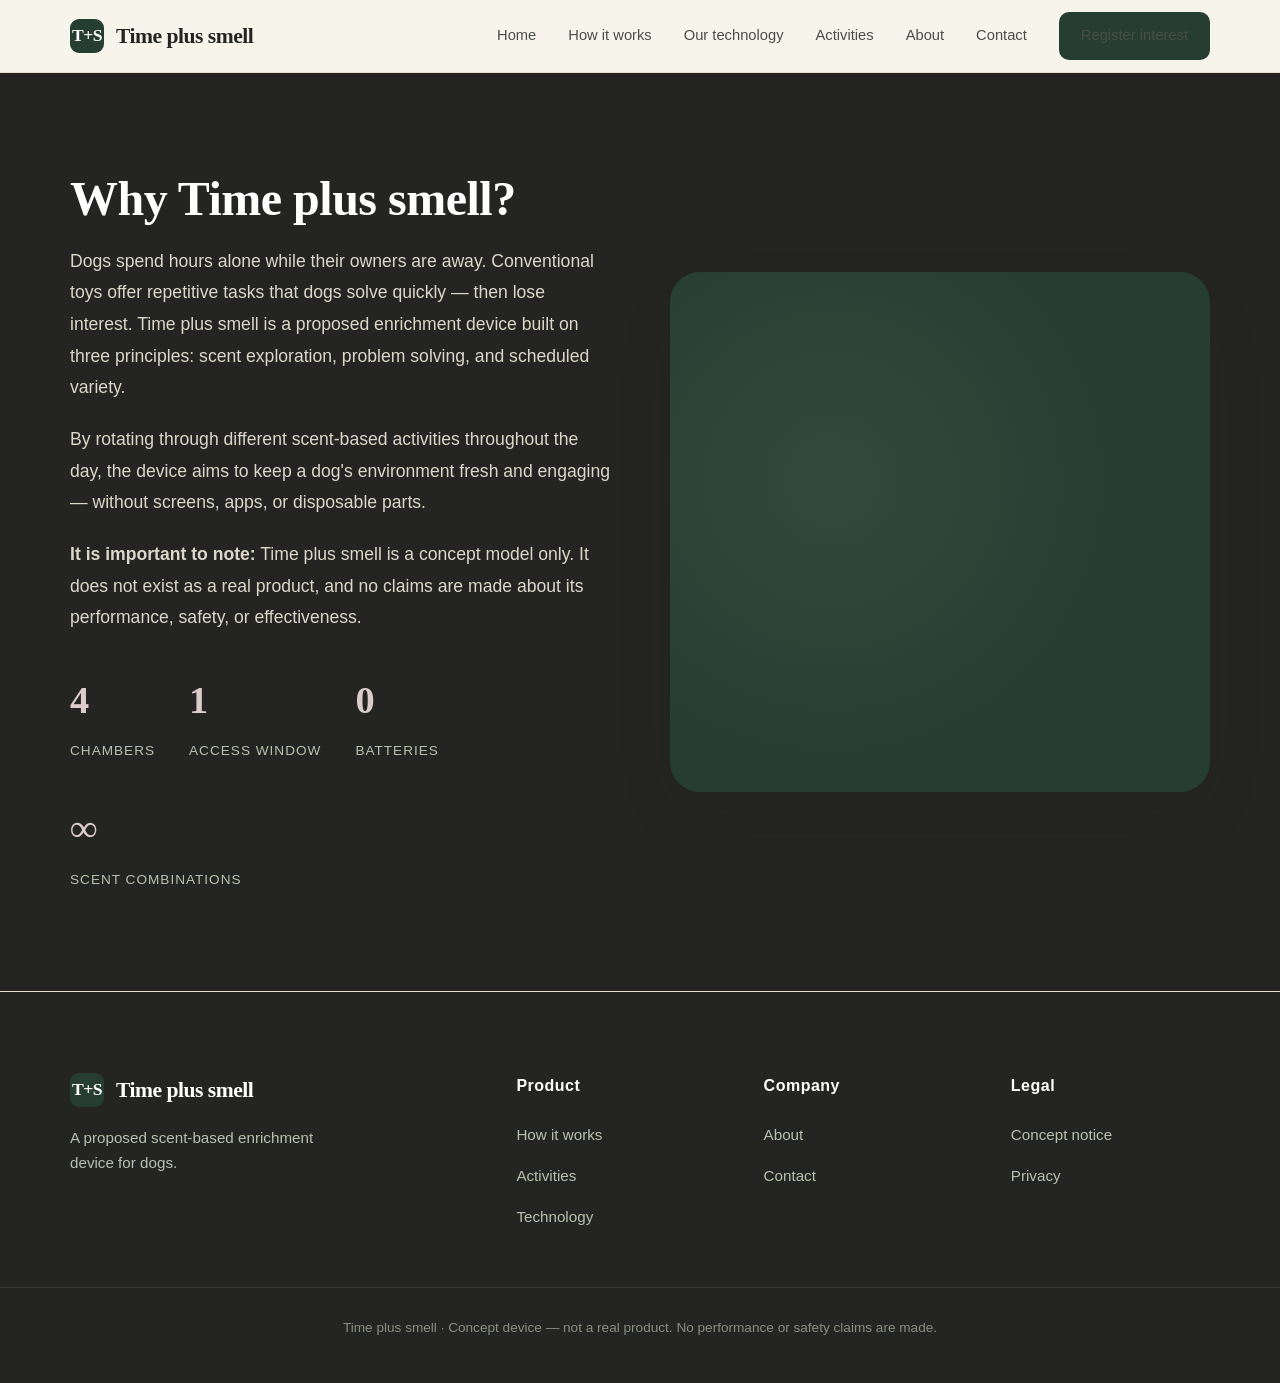
==== commit 9633387c: "Implement homepage rotation, working steps, activities grid, privacy page, and consistent footer" ====
--- a/about.html
+++ b/about.html
@@ -56,6 +56,28 @@
       </div>
       <p>A proposed scent-based enrichment device for dogs.</p>
     </div>
+    <div class="footer-col">
+      <h4>Product</h4>
+      <ul>
+        <li><a href="how-it-works.html">How it works</a></li>
+        <li><a href="activities.html">Activities</a></li>
+        <li><a href="technology.html">Technology</a></li>
+      </ul>
+    </div>
+    <div class="footer-col">
+      <h4>Company</h4>
+      <ul>
+        <li><a href="index.html#about" aria-current="page">About</a></li>
+        <li><a href="contact.html">Contact</a></li>
+      </ul>
+    </div>
+    <div class="footer-col">
+      <h4>Legal</h4>
+      <ul>
+        <li><a href="#">Concept notice</a></li>
+        <li><a href="privacy.html">Privacy</a></li>
+      </ul>
+    </div>
   </div>
   <div class="footer-bottom">
     Time plus smell &middot; Concept device — not a real product. No performance or safety claims are made.
--- a/css/style.css
+++ b/css/style.css
@@ -113,8 +113,22 @@
   width: 290px; height: 290px; border-radius: 50%; background: var(--forest);
   position: relative; border: 16px solid var(--charcoal); box-shadow: 0 30px 70px rgba(36,37,34,0.45);
   display: grid; place-items: center;
-}
-.drum-label { position: absolute; top: -16px; left: 50%; transform: translateX(-50%); font-family: var(--font-serif); font-size: 0.85rem; color: var(--muted); letter-spacing 1px; letter-spacing: 1.5px; text-transform: uppercase; }
+  animation: drum-spin 14s linear infinite;
+}
+@keyframes drum-spin { to { transform: rotate(360deg); } }
+.drum-core {
+  width: 90px; height: 90px; border-radius: 50%; background: var(--charcoal);
+  position: relative; z-index: 2;
+  box-shadow: inset 0 0 20px rgba(0,0,0,0.4);
+}
+.drive-shaft {
+  width: 14px; height: 14px; border-radius: 50%; background: var(--beige);
+  position: absolute; top: 50%; left: 50%; transform: translate(-50%, -50%);
+  z-index: 3; box-shadow: 0 0 8px rgba(220,204,203,0.6);
+  animation: shaft-turn 3s linear infinite;
+}
+@keyframes shaft-turn { to { transform: translate(-50%, -50%) rotate(360deg); } }
+.drum-label { position: absolute; top: -16px; left: 50%; transform: translateX(-50%); font-family: var(--font-serif); font-size: 0.85rem; color: var(--muted); letter-spacing: 1.5px; text-transform: uppercase; }
 
 .chamber {
   position: absolute; width: 100px; height: 100px; border-radius: 50%; border: 3px solid var(--beige);
@@ -129,24 +143,25 @@
 .c3 { bottom: 32px; left: 50%; transform: translateX(-50%); }
 .c4 { left: 20px; top: 50%; transform: translateY(-50%); }
 
+/* Step-sync drum states */
+.drum-stage[data-state="1"] .drum-body { transform: rotate(0deg); }
+.drum-stage[data-state="1"] .chamber { opacity: 0.6; filter: grayscale(0.4); }
+.drum-stage[data-state="1"] .chamber::after { content: ""; position: absolute; inset: 4px; border-radius: 50%; border: 2px dashed var(--beige); opacity: 0.5; }
+
+.drum-stage[data-state="2"] .drum-body { transform: rotate(0deg); }
+.drum-stage[data-state="2"] .drive-shaft { animation: shaft-turn 0.6s linear infinite; box-shadow: 0 0 14px rgba(220,204,203,0.9); }
+
+.drum-stage[data-state="3"] .drum-body { transform: rotate(0deg); }
+.drum-stage[data-state="3"] .shutter { box-shadow: 0 0 20px rgba(132,146,116,0.4); border-color: var(--forest); }
+
+.drum-stage[data-state="4"] .drum-body { transform: rotate(90deg); }
+
 .shutter {
   position: absolute; left: 50%; top: 50%; transform: translate(-50%, -50%);
   width: 130px; height: 36px; background: var(--charcoal); border-radius: 8px; z-index: 5;
   border: 3px solid var(--paper); box-shadow: 0 8px 18px rgba(0,0,0,0.3);
 }
 .shutter-slot { width: 100%; height: 100%; border-radius: 6px; background: var(--olive); opacity: 0.9; }
-
-.dog-silhouette {
-  position: absolute; right: -60px; bottom: -45px; width: 170px; height: 170px;
-  background: radial-gradient(circle at 70% 30%, #9aa796 0%, #4a4d45 100%);
-  border-radius: 50% 50% 45% 45% / 60% 60% 40% 40%; filter: drop-shadow(0 24px 36px rgba(0,0,0,0.28));
-  opacity: 0.94; animation: dog-bob 5s ease-in-out infinite;
-}
-.dog-silhouette::before {
-  content: ""; position: absolute; top: 20px; right: 8px; width: 26px; height: 26px;
-  background: #fff; border-radius: 50%; box-shadow: -5px 0 0 #fff;
-}
-@keyframes dog-bob { 0%,100%{transform:translateY(0)} 50%{transform:translateY(-12px)} }
 
 /* Section base */
 .section { padding: 100px 0; }
@@ -224,21 +239,22 @@
 .tech-grid { display: grid; grid-template-columns: repeat(auto-fit, minmax(240px, 1fr)); gap: 28px; }
 .tech-card {
   background: var(--paper); border: 1px solid var(--border); border-radius: var(--radius-lg);
-  padding: 34px 24px; text-align: center; transition: transform 250ms;
-}
-.tech-card:hover { transform: translateY(-5px); box-shadow: var(--shadow); }
+  padding: 34px 24px; text-align: center; transition: transform 250ms, box-shadow 250ms, border-color 250ms;
+}
+.tech-card:hover { transform: translateY(-10px) scale(1.04); border-color: var(--forest); box-shadow: var(--shadow-lg); z-index: 2; }
 .tech-icon { width: 60px; height: 60px; border-radius: 16px; background: #f1efe3; color: var(--forest);
   display: grid; place-items: center; font-size: 1.7rem; margin: 0 auto 20px; }
 .tech-card h3 { font-family: var(--font-serif); font-size: 1.4rem; margin-bottom: 12px; color: var(--charcoal); }
 .tech-card p { color: var(--ink-soft); font-size: 0.98rem; line-height: 1.7; }
 
 /* Activities */
-.activities-grid { display: grid; grid-template-columns: repeat(auto-fit, minmax(270px, 1fr)); gap: 28px; }
+.activities-grid { display: grid; grid-template-columns: repeat(4, 1fr); gap: 26px; }
 .activity-card {
   background: var(--paper); border: 1px solid var(--border); border-radius: var(--radius-lg);
-  padding: 38px 28px; position: relative; overflow: hidden; transition: transform 250ms, border-color 250ms;
-}
-.activity-card:hover { transform: translateY(-5px); border-color: var(--forest); box-shadow: var(--shadow-lg); }
+  padding: 36px 26px; position: relative; overflow: hidden; transition: transform 250ms, border-color 250ms, box-shadow 250ms;
+  display: flex; flex-direction: column; height: 100%;
+}
+.activity-card:hover { transform: translateY(-8px) scale(1.02); border-color: var(--forest); box-shadow: var(--shadow-lg); }
 
 .act-badge {
   position: absolute; top: 22px; right: 26px; width: 38px; height: 38px; border-radius: 50%;
@@ -258,6 +274,7 @@
 .about p { color: #dcd7c9; font-size: 1.1rem; margin-bottom: 20px; line-height: 1.8; }
 .about-img { height: 520px; border-radius: var(--radius-lg); background: var(--forest);
   position: relative; overflow: hidden; box-shadow: var(--shadow-lg); }
+.about-img img { width: 100%; height: 100%; object-fit: cover; display: block; }
 .about-img::after { content: ""; position: absolute; inset: 0; background: radial-gradient(circle at 30% 40%, rgba(132,146,116,0.15), transparent 60%); }
 .about-stats { margin-top: 34px; display: flex; gap: 34px; flex-wrap: wrap; }
 .stat { display: flex; flex-direction: column; gap: 6px; }
@@ -316,6 +333,7 @@
     padding: 26px; gap: 20px; border-bottom: 1px solid var(--border); display: none; box-shadow: var(--shadow); }
   .nav.open { display: flex; }
   .nav-cta { width: 100%; justify-content: center; }
+  .activities-grid { grid-template-columns: repeat(2, 1fr); }
 }
 @media (max-width: 600px) {
   .hero h1 { font-size: 2.3rem; }
@@ -323,4 +341,5 @@
   .drum-stage { width: 280px; height: 280px; }
   .drum-body { width: 210px; height: 210px; border-width: 12px; }
   .about .container { gap: 40px; }
-}
+  .activities-grid { grid-template-columns: 1fr; }
+}
